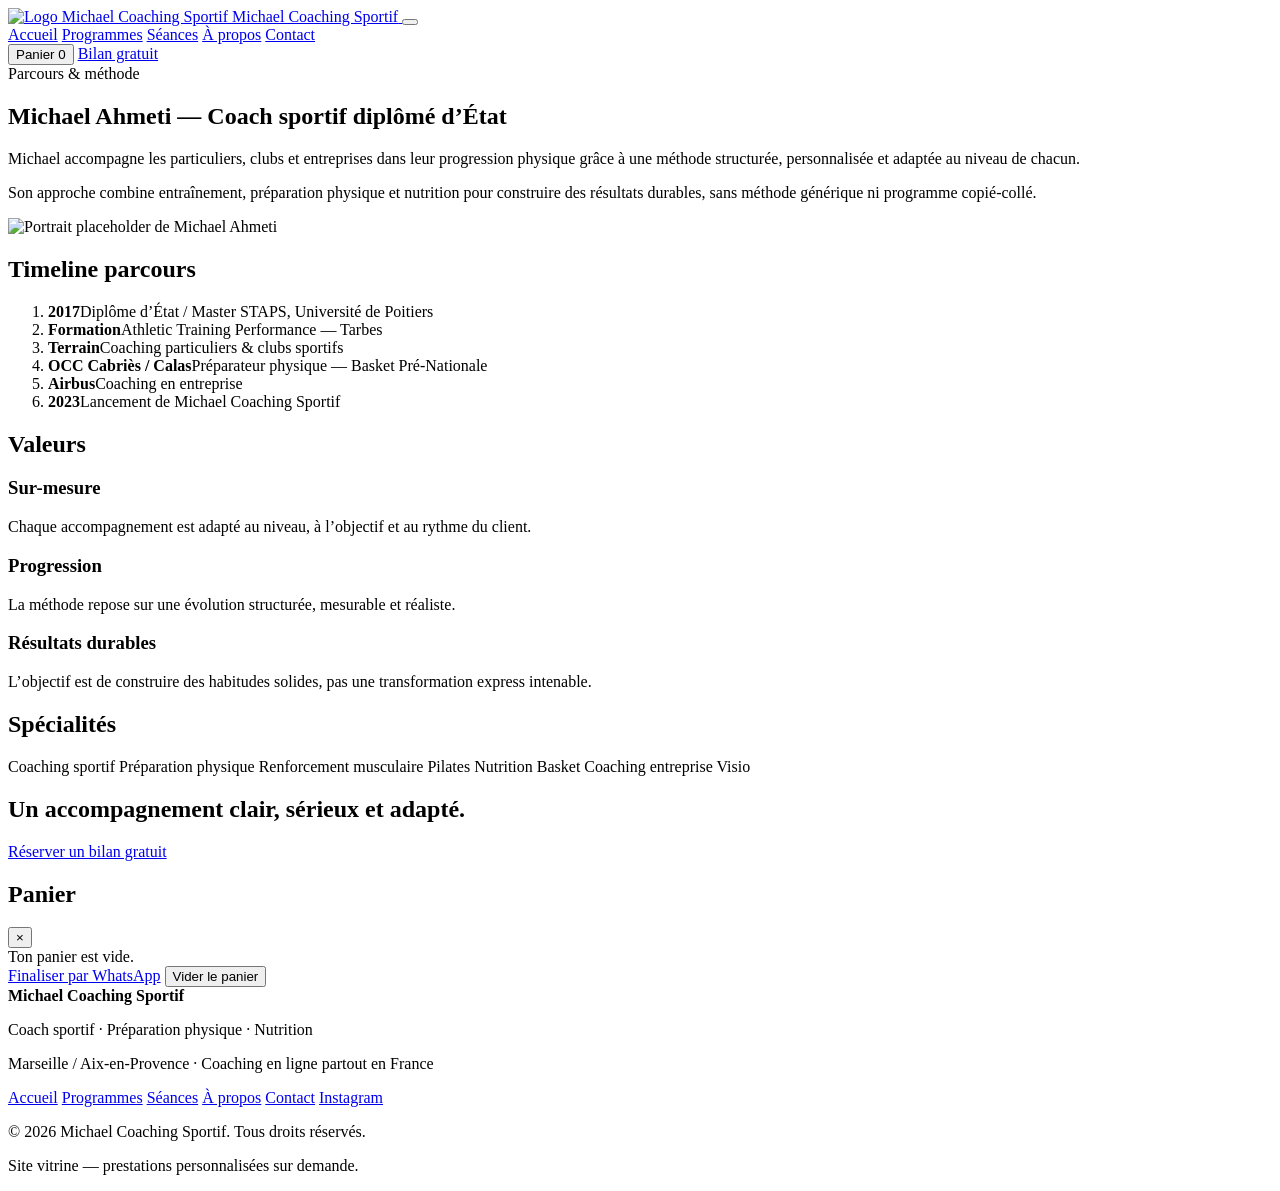
==== about.html @ f5c219a6 "Add files via upload" ====
<!DOCTYPE html>
<html lang="fr">
<head>
  <meta charset="UTF-8">
  <meta name="viewport" content="width=device-width, initial-scale=1.0">
  <title>À propos de Michael Ahmeti — Coach sportif diplômé d’État</title>
  <meta name="description" content="Découvrez le parcours de Michael Ahmeti, coach sportif diplômé d’État, préparateur physique et spécialiste nutrition à Marseille / Aix-en-Provence.">
  <meta property="og:title" content="À propos de Michael Ahmeti — Coach sportif diplômé d’État">
  <meta property="og:description" content="Découvrez le parcours de Michael Ahmeti, coach sportif diplômé d’État, préparateur physique et spécialiste nutrition à Marseille / Aix-en-Provence.">
  <meta property="og:type" content="website">
  <meta property="og:image" content="../assets/images/michael-placeholder.svg">
  <link rel="icon" href="../assets/logo.svg" type="image/svg+xml">
  <link rel="preconnect" href="https://fonts.googleapis.com">
  <link rel="preconnect" href="https://fonts.gstatic.com" crossorigin>
  <link href="https://fonts.googleapis.com/css2?family=Inter:wght@400;500;600;700;800;900&display=swap" rel="stylesheet">
  <link rel="stylesheet" href="../css/style.css">
  <link rel="stylesheet" href="../css/responsive.css">
</head>
<body>
  <header class="site-header">
    <div class="container header-inner">
      <a class="brand" href="../index.html" aria-label="Accueil Michael Coaching Sportif">
        <img src="../assets/logo.svg" alt="Logo Michael Coaching Sportif">
        <span>Michael Coaching Sportif</span>
      </a>
      <button class="menu-toggle" type="button" aria-label="Ouvrir le menu" aria-expanded="false" aria-controls="primary-nav">
        <span></span><span></span><span></span>
      </button>
      <nav id="primary-nav" class="primary-nav" aria-label="Navigation principale">
        <a href="../index.html">Accueil</a>
        <a href="programmes.html">Programmes</a>
        <a href="seances.html">Séances</a>
        <a href="about.html" class="is-active">À propos</a>
        <a href="contact.html">Contact</a>
      </nav>
      <div class="header-actions">
        <button class="cart-toggle" type="button" aria-label="Ouvrir le panier">Panier <span class="cart-count">0</span></button>
        <a class="btn btn-primary btn-small" href="contact.html#bilan">Bilan gratuit</a>
      </div>
    </div>
  </header>

  <main>
    <section class="about-hero section">
      <div class="container about-grid">
        <div class="fade-in">
          <span class="eyebrow">Parcours & méthode</span>
          <h1>Michael Ahmeti — Coach sportif diplômé d’État</h1>
          <p>Michael accompagne les particuliers, clubs et entreprises dans leur progression physique grâce à une méthode structurée, personnalisée et adaptée au niveau de chacun.</p>
          <p>Son approche combine entraînement, préparation physique et nutrition pour construire des résultats durables, sans méthode générique ni programme copié-collé.</p>
        </div>
        <img class="about-photo fade-in" src="../assets/images/michael-placeholder.svg" alt="Portrait placeholder de Michael Ahmeti">
      </div>
    </section>

    <section class="section section-alt">
      <div class="container">
        <div class="section-heading fade-in">
          <h2>Timeline parcours</h2>
        </div>
        <ol class="timeline fade-in">
          <li><strong>2017</strong><span>Diplôme d’État / Master STAPS, Université de Poitiers</span></li>
          <li><strong>Formation</strong><span>Athletic Training Performance — Tarbes</span></li>
          <li><strong>Terrain</strong><span>Coaching particuliers & clubs sportifs</span></li>
          <li><strong>OCC Cabriès / Calas</strong><span>Préparateur physique — Basket Pré-Nationale</span></li>
          <li><strong>Airbus</strong><span>Coaching en entreprise</span></li>
          <li><strong>2023</strong><span>Lancement de Michael Coaching Sportif</span></li>
        </ol>
      </div>
    </section>

    <section class="section">
      <div class="container">
        <div class="section-heading fade-in">
          <h2>Valeurs</h2>
        </div>
        <div class="cards-grid three">
          <article class="card fade-in">
            <h3>Sur-mesure</h3>
            <p>Chaque accompagnement est adapté au niveau, à l’objectif et au rythme du client.</p>
          </article>
          <article class="card fade-in">
            <h3>Progression</h3>
            <p>La méthode repose sur une évolution structurée, mesurable et réaliste.</p>
          </article>
          <article class="card fade-in">
            <h3>Résultats durables</h3>
            <p>L’objectif est de construire des habitudes solides, pas une transformation express intenable.</p>
          </article>
        </div>
      </div>
    </section>

    <section class="section section-alt">
      <div class="container">
        <div class="section-heading fade-in">
          <h2>Spécialités</h2>
        </div>
        <div class="tag-cloud fade-in">
          <span>Coaching sportif</span>
          <span>Préparation physique</span>
          <span>Renforcement musculaire</span>
          <span>Pilates</span>
          <span>Nutrition</span>
          <span>Basket</span>
          <span>Coaching entreprise</span>
          <span>Visio</span>
        </div>
      </div>
    </section>

    <section class="section cta-section">
      <div class="container cta-box fade-in">
        <h2>Un accompagnement clair, sérieux et adapté.</h2>
        <a class="btn btn-primary" href="contact.html#bilan">Réserver un bilan gratuit</a>
      </div>
    </section>
  </main>

  <aside class="cart-panel" aria-hidden="true" aria-labelledby="cart-title">
    <div class="cart-panel-inner">
      <div class="cart-head">
        <h2 id="cart-title">Panier</h2>
        <button class="cart-close" type="button" aria-label="Fermer le panier">×</button>
      </div>
      <div class="cart-items"></div>
      <div class="cart-empty">Ton panier est vide.</div>
      <div class="cart-actions">
        <a class="btn btn-primary whatsapp-checkout" href="https://wa.me/33625187472" target="_blank" rel="noopener">Finaliser par WhatsApp</a>
        <button class="btn btn-outline cart-clear" type="button">Vider le panier</button>
      </div>
    </div>
  </aside>
  <div class="cart-overlay" aria-hidden="true"></div>
  <div class="toast" role="status" aria-live="polite"></div>

  <footer class="site-footer">
    <div class="container footer-grid">
      <div>
        <strong>Michael Coaching Sportif</strong>
        <p>Coach sportif · Préparation physique · Nutrition</p>
        <p>Marseille / Aix-en-Provence · Coaching en ligne partout en France</p>
      </div>
      <nav aria-label="Navigation pied de page">
        <a href="../index.html">Accueil</a>
        <a href="programmes.html">Programmes</a>
        <a href="seances.html">Séances</a>
        <a href="about.html">À propos</a>
        <a href="contact.html">Contact</a>
        <a href="https://www.instagram.com/michael.coachingsportif/" target="_blank" rel="noopener">Instagram</a>
      </nav>
      <div class="footer-legal">
        <p>© 2026 Michael Coaching Sportif. Tous droits réservés.</p>
        <p>Site vitrine — prestations personnalisées sur demande.</p>
      </div>
    </div>
  </footer>

  <script src="../js/main.js"></script>
</body>
</html>
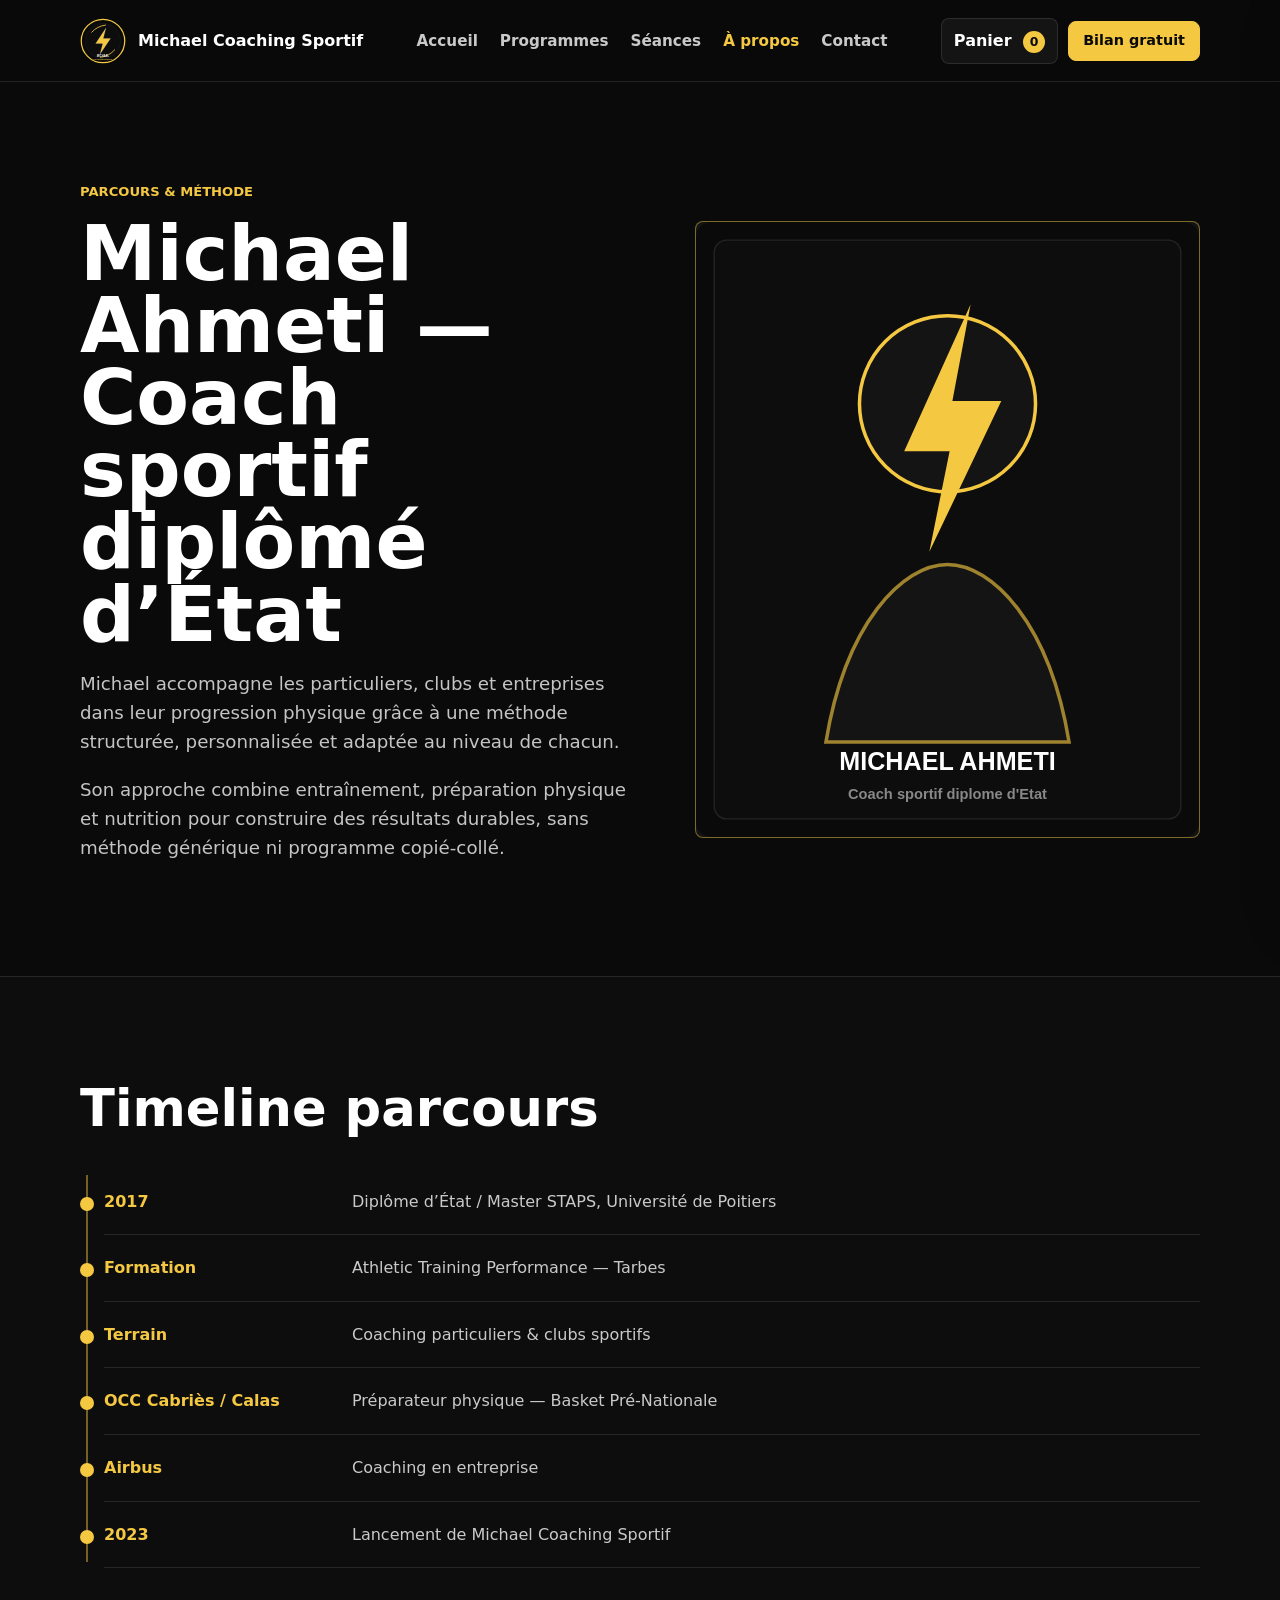
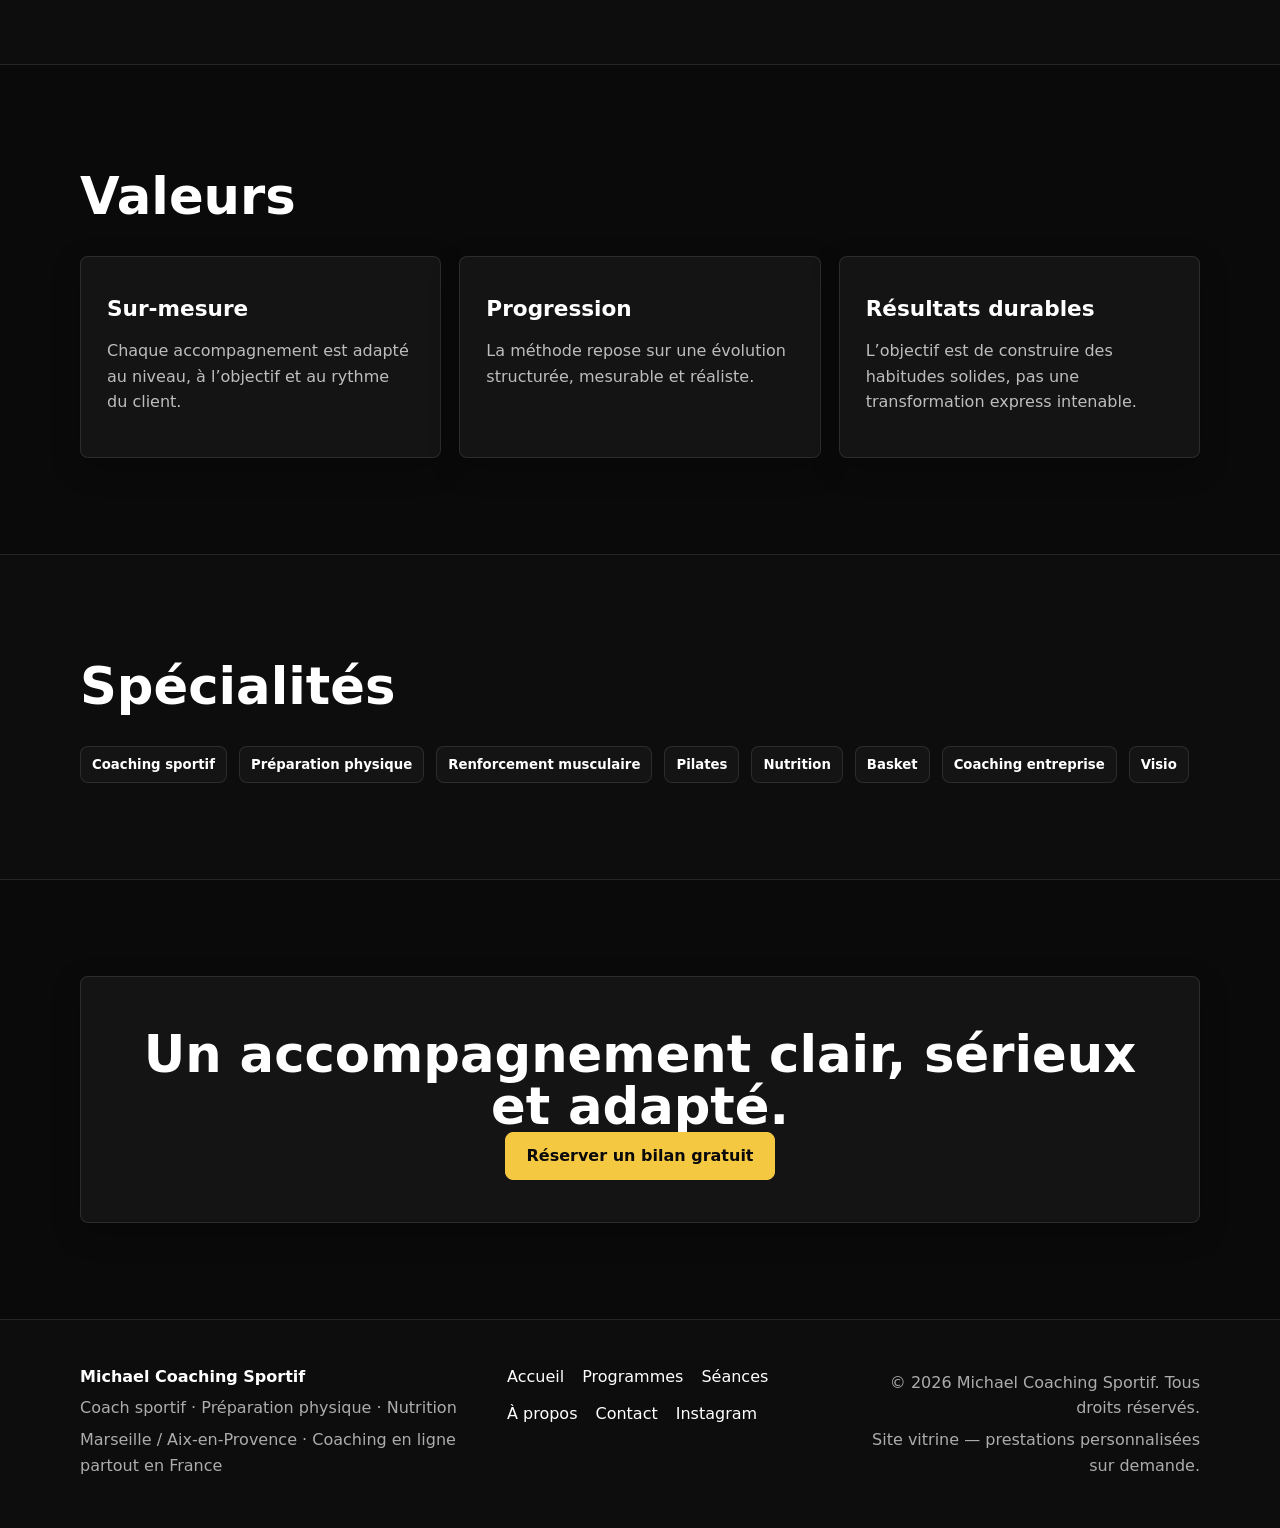
==== commit efcf45a7: "Add files via upload" ====
--- a/about.html
+++ b/about.html
@@ -8,26 +8,26 @@
   <meta property="og:title" content="À propos de Michael Ahmeti — Coach sportif diplômé d’État">
   <meta property="og:description" content="Découvrez le parcours de Michael Ahmeti, coach sportif diplômé d’État, préparateur physique et spécialiste nutrition à Marseille / Aix-en-Provence.">
   <meta property="og:type" content="website">
-  <meta property="og:image" content="../assets/images/michael-placeholder.svg">
-  <link rel="icon" href="../assets/logo.svg" type="image/svg+xml">
+  <meta property="og:image" content="michael-placeholder.svg">
+  <link rel="icon" href="logo.svg" type="image/svg+xml">
   <link rel="preconnect" href="https://fonts.googleapis.com">
   <link rel="preconnect" href="https://fonts.gstatic.com" crossorigin>
   <link href="https://fonts.googleapis.com/css2?family=Inter:wght@400;500;600;700;800;900&display=swap" rel="stylesheet">
-  <link rel="stylesheet" href="../css/style.css">
-  <link rel="stylesheet" href="../css/responsive.css">
+  <link rel="stylesheet" href="style.css">
+  <link rel="stylesheet" href="responsive.css">
 </head>
 <body>
   <header class="site-header">
     <div class="container header-inner">
-      <a class="brand" href="../index.html" aria-label="Accueil Michael Coaching Sportif">
-        <img src="../assets/logo.svg" alt="Logo Michael Coaching Sportif">
+      <a class="brand" href="index.html" aria-label="Accueil Michael Coaching Sportif">
+        <img src="logo.svg" alt="Logo Michael Coaching Sportif">
         <span>Michael Coaching Sportif</span>
       </a>
       <button class="menu-toggle" type="button" aria-label="Ouvrir le menu" aria-expanded="false" aria-controls="primary-nav">
         <span></span><span></span><span></span>
       </button>
       <nav id="primary-nav" class="primary-nav" aria-label="Navigation principale">
-        <a href="../index.html">Accueil</a>
+        <a href="index.html">Accueil</a>
         <a href="programmes.html">Programmes</a>
         <a href="seances.html">Séances</a>
         <a href="about.html" class="is-active">À propos</a>
@@ -49,7 +49,7 @@
           <p>Michael accompagne les particuliers, clubs et entreprises dans leur progression physique grâce à une méthode structurée, personnalisée et adaptée au niveau de chacun.</p>
           <p>Son approche combine entraînement, préparation physique et nutrition pour construire des résultats durables, sans méthode générique ni programme copié-collé.</p>
         </div>
-        <img class="about-photo fade-in" src="../assets/images/michael-placeholder.svg" alt="Portrait placeholder de Michael Ahmeti">
+        <img class="about-photo fade-in" src="michael-placeholder.svg" alt="Portrait placeholder de Michael Ahmeti">
       </div>
     </section>
 
@@ -142,7 +142,7 @@
         <p>Marseille / Aix-en-Provence · Coaching en ligne partout en France</p>
       </div>
       <nav aria-label="Navigation pied de page">
-        <a href="../index.html">Accueil</a>
+        <a href="index.html">Accueil</a>
         <a href="programmes.html">Programmes</a>
         <a href="seances.html">Séances</a>
         <a href="about.html">À propos</a>
@@ -156,6 +156,6 @@
     </div>
   </footer>
 
-  <script src="../js/main.js"></script>
+  <script src="main.js"></script>
 </body>
 </html>
--- a/style.css
+++ b/style.css
@@ -0,0 +1,916 @@
+:root {
+  --black: #0a0a0a;
+  --black-2: #0d0d0d;
+  --dark: #141414;
+  --gold: #f5c842;
+  --white: #ffffff;
+  --muted: #888888;
+  --border: rgba(255,255,255,0.10);
+  --whatsapp: #25D366;
+  --shadow: 0 18px 50px rgba(0,0,0,0.42);
+  --radius: 8px;
+  --header-height: 82px;
+}
+
+* {
+  box-sizing: border-box;
+}
+
+html {
+  scroll-behavior: smooth;
+}
+
+body {
+  margin: 0;
+  font-family: "Inter", system-ui, sans-serif;
+  background: var(--black);
+  color: var(--white);
+  font-size: 16px;
+  line-height: 1.6;
+  overflow-x: hidden;
+}
+
+img {
+  display: block;
+  max-width: 100%;
+}
+
+a {
+  color: inherit;
+  text-decoration: none;
+}
+
+button,
+input,
+select,
+textarea {
+  font: inherit;
+}
+
+button {
+  cursor: pointer;
+}
+
+:focus-visible {
+  outline: 3px solid rgba(245,200,66,0.75);
+  outline-offset: 3px;
+}
+
+.container {
+  width: min(1120px, calc(100% - 40px));
+  margin: 0 auto;
+}
+
+.narrow {
+  max-width: 820px;
+}
+
+.section {
+  padding: 96px 0;
+}
+
+.section-tight {
+  padding: 38px 0;
+}
+
+.section-alt {
+  background: var(--black-2);
+  border-top: 1px solid var(--border);
+  border-bottom: 1px solid var(--border);
+}
+
+.site-header {
+  position: fixed;
+  inset: 0 0 auto 0;
+  z-index: 80;
+  height: var(--header-height);
+  background: rgba(10,10,10,0.92);
+  border-bottom: 1px solid var(--border);
+  backdrop-filter: blur(14px);
+}
+
+.header-inner {
+  min-height: var(--header-height);
+  display: flex;
+  align-items: center;
+  justify-content: space-between;
+  gap: 22px;
+}
+
+.brand {
+  display: flex;
+  align-items: center;
+  gap: 12px;
+  font-weight: 900;
+  letter-spacing: 0;
+  white-space: nowrap;
+}
+
+.brand img {
+  width: 46px;
+  height: 46px;
+}
+
+.primary-nav {
+  display: flex;
+  align-items: center;
+  gap: 22px;
+  color: rgba(255,255,255,0.78);
+  font-size: 0.95rem;
+  font-weight: 700;
+}
+
+.primary-nav a {
+  transition: color .2s ease;
+}
+
+.primary-nav a:hover,
+.primary-nav a.is-active {
+  color: var(--gold);
+}
+
+.header-actions {
+  display: flex;
+  align-items: center;
+  gap: 10px;
+}
+
+.menu-toggle {
+  display: none;
+  width: 42px;
+  height: 42px;
+  border: 1px solid var(--border);
+  background: var(--dark);
+  border-radius: var(--radius);
+  padding: 9px;
+}
+
+.menu-toggle span {
+  display: block;
+  height: 2px;
+  margin: 5px 0;
+  background: var(--white);
+  transition: transform .2s ease, opacity .2s ease;
+}
+
+.menu-toggle.is-open span:nth-child(1) {
+  transform: translateY(7px) rotate(45deg);
+}
+
+.menu-toggle.is-open span:nth-child(2) {
+  opacity: 0;
+}
+
+.menu-toggle.is-open span:nth-child(3) {
+  transform: translateY(-7px) rotate(-45deg);
+}
+
+.btn {
+  display: inline-flex;
+  align-items: center;
+  justify-content: center;
+  min-height: 48px;
+  padding: 13px 20px;
+  border-radius: var(--radius);
+  border: 1px solid transparent;
+  font-weight: 850;
+  line-height: 1.1;
+  text-align: center;
+  transition: transform .2s ease, background .2s ease, border-color .2s ease, color .2s ease;
+}
+
+.btn:hover {
+  transform: translateY(-2px);
+}
+
+.btn-primary {
+  background: var(--gold);
+  color: var(--black);
+  border-color: var(--gold);
+}
+
+.btn-outline {
+  background: transparent;
+  color: var(--white);
+  border-color: var(--border);
+}
+
+.btn-outline:hover {
+  border-color: var(--gold);
+  color: var(--gold);
+}
+
+.btn-whatsapp {
+  background: var(--whatsapp);
+  border-color: var(--whatsapp);
+  color: var(--black);
+}
+
+.btn-small {
+  min-height: 40px;
+  padding: 10px 14px;
+  font-size: .9rem;
+}
+
+.btn-large {
+  width: 100%;
+  min-height: 58px;
+  font-size: 1.06rem;
+}
+
+.cart-toggle {
+  min-height: 40px;
+  padding: 9px 12px;
+  border: 1px solid var(--border);
+  border-radius: var(--radius);
+  background: var(--dark);
+  color: var(--white);
+  font-weight: 800;
+}
+
+.cart-count {
+  display: inline-flex;
+  align-items: center;
+  justify-content: center;
+  min-width: 22px;
+  height: 22px;
+  margin-left: 6px;
+  border-radius: 999px;
+  background: var(--gold);
+  color: var(--black);
+  font-size: .78rem;
+}
+
+main {
+  padding-top: var(--header-height);
+}
+
+.hero {
+  min-height: calc(100vh - var(--header-height));
+  display: flex;
+  align-items: center;
+}
+
+.hero-grid,
+.about-grid,
+.contact-grid {
+  display: grid;
+  grid-template-columns: 1.05fr .95fr;
+  align-items: center;
+  gap: 56px;
+}
+
+.hero h1,
+.page-hero h1,
+.about-hero h1 {
+  margin: 14px 0 18px;
+  font-size: clamp(2.6rem, 6vw, 5.7rem);
+  line-height: .94;
+  letter-spacing: 0;
+}
+
+.hero p,
+.page-hero p,
+.about-hero p {
+  max-width: 680px;
+  color: rgba(255,255,255,0.76);
+  font-size: 1.14rem;
+}
+
+.eyebrow {
+  display: inline-flex;
+  color: var(--gold);
+  font-weight: 900;
+  text-transform: uppercase;
+  letter-spacing: 0;
+  font-size: .82rem;
+}
+
+.hero-actions,
+.cta-actions {
+  display: flex;
+  flex-wrap: wrap;
+  gap: 14px;
+  margin-top: 30px;
+}
+
+.hero-visual {
+  position: relative;
+  padding: 14px;
+  border: 1px solid rgba(245,200,66,0.55);
+  border-radius: var(--radius);
+  background: var(--black-2);
+  box-shadow: var(--shadow);
+}
+
+.hero-visual img,
+.about-photo {
+  border-radius: var(--radius);
+}
+
+.visual-badges {
+  position: absolute;
+  left: 30px;
+  right: 30px;
+  bottom: 30px;
+  display: flex;
+  flex-wrap: wrap;
+  gap: 10px;
+}
+
+.visual-badges span,
+.badge,
+.tag-cloud span,
+.pillars span {
+  display: inline-flex;
+  align-items: center;
+  width: fit-content;
+  min-height: 32px;
+  padding: 7px 11px;
+  border: 1px solid var(--border);
+  border-radius: var(--radius);
+  background: rgba(10,10,10,.84);
+  color: var(--white);
+  font-size: .83rem;
+  font-weight: 800;
+}
+
+.badge {
+  color: var(--gold);
+}
+
+.badge-gold {
+  background: var(--gold);
+  color: var(--black);
+  border-color: var(--gold);
+}
+
+.stats-grid {
+  display: grid;
+  grid-template-columns: repeat(4, 1fr);
+  gap: 14px;
+}
+
+.stat,
+.card,
+.product-card,
+.service-card,
+.contact-form,
+.contact-card,
+.cta-box {
+  background: var(--dark);
+  border: 1px solid var(--border);
+  border-radius: var(--radius);
+  box-shadow: 0 10px 30px rgba(0,0,0,0.24);
+}
+
+.stat {
+  padding: 22px;
+}
+
+.stat strong {
+  display: block;
+  color: var(--gold);
+  font-size: 1.65rem;
+  line-height: 1.1;
+}
+
+.stat span {
+  color: rgba(255,255,255,0.72);
+  font-weight: 650;
+}
+
+.section-heading {
+  max-width: 760px;
+  margin-bottom: 34px;
+}
+
+.section-heading h2,
+.cta-box h2 {
+  margin: 10px 0 0;
+  font-size: clamp(2rem, 4vw, 3.3rem);
+  line-height: 1;
+  letter-spacing: 0;
+}
+
+.cards-grid,
+.products-grid {
+  display: grid;
+  gap: 18px;
+}
+
+.cards-grid.three,
+.products-grid {
+  grid-template-columns: repeat(3, 1fr);
+}
+
+.cards-grid.two {
+  grid-template-columns: repeat(2, 1fr);
+}
+
+.card,
+.product-card {
+  padding: 26px;
+  transition: transform .2s ease, border-color .2s ease, box-shadow .2s ease;
+}
+
+.card:hover,
+.product-card:hover,
+.service-card:hover {
+  transform: translateY(-4px);
+  border-color: rgba(245,200,66,.48);
+  box-shadow: var(--shadow);
+}
+
+.card h3,
+.product-card h2,
+.product-card h3,
+.service-card h3 {
+  margin: 14px 0 10px;
+  font-size: 1.35rem;
+  line-height: 1.15;
+}
+
+.card p,
+.product-card p,
+.service-card p,
+.cta-box p,
+.contact-card dd {
+  color: rgba(255,255,255,0.72);
+}
+
+.product-card {
+  display: flex;
+  flex-direction: column;
+  gap: 14px;
+}
+
+.product-card.compact {
+  min-height: 260px;
+}
+
+.product-card.featured,
+.star-offer {
+  border-color: rgba(245,200,66,.78);
+}
+
+.price {
+  margin: 0;
+  color: var(--gold);
+  font-size: 2.25rem;
+  font-weight: 950;
+  line-height: 1;
+}
+
+.subprice {
+  margin: -6px 0 0;
+  color: rgba(255,255,255,0.68);
+  font-weight: 700;
+}
+
+.check-list {
+  margin: 0;
+  padding: 0;
+  list-style: none;
+  color: rgba(255,255,255,0.76);
+}
+
+.check-list li {
+  position: relative;
+  padding-left: 22px;
+  margin: 9px 0;
+}
+
+.check-list li::before {
+  content: "";
+  position: absolute;
+  left: 0;
+  top: .7em;
+  width: 8px;
+  height: 8px;
+  border-radius: 999px;
+  background: var(--gold);
+}
+
+.reference-list {
+  display: grid;
+  grid-template-columns: repeat(3, 1fr);
+  border: 1px solid var(--border);
+  border-radius: var(--radius);
+  overflow: hidden;
+}
+
+.reference-list div {
+  padding: 26px;
+  background: var(--dark);
+  border-right: 1px solid var(--border);
+}
+
+.reference-list div:last-child {
+  border-right: 0;
+}
+
+.reference-list strong,
+.reference-list span {
+  display: block;
+}
+
+.reference-list span {
+  color: rgba(255,255,255,0.68);
+}
+
+.cta-box {
+  padding: 42px;
+  text-align: center;
+}
+
+.cta-box p {
+  max-width: 660px;
+  margin: 16px auto 0;
+}
+
+.cta-actions {
+  justify-content: center;
+}
+
+.page-hero {
+  text-align: center;
+}
+
+.page-hero .container {
+  margin-inline: auto;
+}
+
+.filters {
+  display: flex;
+  flex-wrap: wrap;
+  gap: 10px;
+  margin-bottom: 28px;
+}
+
+.filter-btn {
+  min-height: 44px;
+  padding: 10px 15px;
+  border: 1px solid var(--border);
+  border-radius: var(--radius);
+  background: var(--dark);
+  color: var(--white);
+  font-weight: 850;
+}
+
+.filter-btn.is-active,
+.filter-btn:hover {
+  background: var(--gold);
+  border-color: var(--gold);
+  color: var(--black);
+}
+
+.star-offer {
+  grid-column: 1 / -1;
+  display: grid;
+  grid-template-columns: 1fr 1fr;
+  gap: 28px;
+  background: var(--black);
+}
+
+.star-offer .btn {
+  grid-column: 1 / -1;
+}
+
+.pillars {
+  display: grid;
+  grid-template-columns: repeat(3, 1fr);
+  gap: 10px;
+  align-content: start;
+}
+
+.pillars span {
+  width: 100%;
+  justify-content: center;
+  background: var(--black-2);
+}
+
+.offer-list {
+  display: grid;
+  gap: 16px;
+}
+
+.service-card {
+  display: grid;
+  grid-template-columns: 1fr auto auto;
+  align-items: center;
+  gap: 24px;
+  padding: 24px;
+  transition: transform .2s ease, border-color .2s ease, box-shadow .2s ease;
+}
+
+.about-photo {
+  border: 1px solid rgba(245,200,66,.48);
+  background: var(--dark);
+}
+
+.timeline {
+  position: relative;
+  margin: 0;
+  padding: 0 0 0 24px;
+  list-style: none;
+}
+
+.timeline::before {
+  content: "";
+  position: absolute;
+  left: 6px;
+  top: 6px;
+  bottom: 6px;
+  width: 2px;
+  background: rgba(245,200,66,.45);
+}
+
+.timeline li {
+  position: relative;
+  display: grid;
+  grid-template-columns: 230px 1fr;
+  gap: 18px;
+  padding: 20px 0;
+  border-bottom: 1px solid var(--border);
+}
+
+.timeline li::before {
+  content: "";
+  position: absolute;
+  left: -24px;
+  top: 28px;
+  width: 14px;
+  height: 14px;
+  border-radius: 999px;
+  background: var(--gold);
+}
+
+.timeline strong {
+  color: var(--gold);
+}
+
+.timeline span {
+  color: rgba(255,255,255,.78);
+}
+
+.tag-cloud {
+  display: flex;
+  flex-wrap: wrap;
+  gap: 12px;
+}
+
+.tag-cloud span {
+  background: var(--dark);
+}
+
+.contact-grid {
+  align-items: start;
+}
+
+.contact-form,
+.contact-card {
+  padding: 28px;
+}
+
+.form-row {
+  display: grid;
+  gap: 8px;
+  margin-bottom: 18px;
+}
+
+.form-row label {
+  font-weight: 850;
+}
+
+.form-row input,
+.form-row select,
+.form-row textarea {
+  width: 100%;
+  border: 1px solid var(--border);
+  border-radius: var(--radius);
+  background: var(--black-2);
+  color: var(--white);
+  padding: 13px 14px;
+}
+
+.form-row textarea {
+  resize: vertical;
+}
+
+.form-confirmation {
+  min-height: 28px;
+  color: var(--gold);
+  font-weight: 750;
+}
+
+.contact-card h2 {
+  margin-top: 0;
+}
+
+.contact-card dl {
+  display: grid;
+  gap: 18px;
+  margin: 0 0 28px;
+}
+
+.contact-card dt {
+  color: var(--gold);
+  font-weight: 900;
+}
+
+.contact-card dd {
+  margin: 4px 0 0;
+  overflow-wrap: anywhere;
+}
+
+.contact-card a:not(.btn) {
+  color: var(--white);
+}
+
+.cart-panel {
+  position: fixed;
+  inset: 0 0 0 auto;
+  z-index: 120;
+  width: min(420px, 100%);
+  transform: translateX(105%);
+  transition: transform .25s ease;
+}
+
+.cart-panel.is-open {
+  transform: translateX(0);
+}
+
+.cart-panel-inner {
+  min-height: 100%;
+  padding: 24px;
+  background: var(--black-2);
+  border-left: 1px solid var(--border);
+  box-shadow: var(--shadow);
+}
+
+.cart-head {
+  display: flex;
+  align-items: center;
+  justify-content: space-between;
+  gap: 14px;
+  margin-bottom: 20px;
+}
+
+.cart-head h2 {
+  margin: 0;
+}
+
+.cart-close {
+  width: 42px;
+  height: 42px;
+  border: 1px solid var(--border);
+  border-radius: var(--radius);
+  background: var(--dark);
+  color: var(--white);
+  font-size: 1.8rem;
+  line-height: 1;
+}
+
+.cart-items {
+  display: grid;
+  gap: 12px;
+}
+
+.cart-item {
+  display: grid;
+  grid-template-columns: 1fr auto;
+  gap: 10px;
+  padding: 14px;
+  border: 1px solid var(--border);
+  border-radius: var(--radius);
+  background: var(--dark);
+}
+
+.cart-item strong,
+.cart-item span {
+  display: block;
+}
+
+.cart-item span {
+  color: var(--gold);
+  font-weight: 850;
+}
+
+.cart-item button {
+  width: 34px;
+  height: 34px;
+  border: 1px solid var(--border);
+  border-radius: var(--radius);
+  background: var(--black);
+  color: var(--white);
+}
+
+.cart-empty {
+  margin: 24px 0;
+  color: var(--muted);
+}
+
+.cart-actions {
+  display: grid;
+  gap: 12px;
+  margin-top: 24px;
+}
+
+.cart-overlay {
+  position: fixed;
+  inset: 0;
+  z-index: 110;
+  background: rgba(0,0,0,.58);
+  opacity: 0;
+  pointer-events: none;
+  transition: opacity .25s ease;
+}
+
+.cart-overlay.is-open {
+  opacity: 1;
+  pointer-events: auto;
+}
+
+.toast {
+  position: fixed;
+  left: 50%;
+  bottom: 26px;
+  z-index: 140;
+  width: min(460px, calc(100% - 32px));
+  transform: translate(-50%, 18px);
+  opacity: 0;
+  padding: 14px 18px;
+  border: 1px solid rgba(245,200,66,.54);
+  border-radius: var(--radius);
+  background: var(--dark);
+  color: var(--white);
+  font-weight: 800;
+  text-align: center;
+  transition: opacity .2s ease, transform .2s ease;
+  pointer-events: none;
+}
+
+.toast.is-visible {
+  opacity: 1;
+  transform: translate(-50%, 0);
+}
+
+.site-footer {
+  padding: 44px 0;
+  background: var(--black-2);
+  border-top: 1px solid var(--border);
+}
+
+.footer-grid {
+  display: grid;
+  grid-template-columns: 1.2fr 1fr 1fr;
+  gap: 28px;
+  align-items: start;
+}
+
+.site-footer p {
+  margin: 6px 0;
+  color: rgba(255,255,255,.66);
+}
+
+.site-footer nav {
+  display: flex;
+  flex-wrap: wrap;
+  gap: 12px 18px;
+}
+
+.site-footer a:hover {
+  color: var(--gold);
+}
+
+.footer-legal {
+  text-align: right;
+}
+
+.fade-in {
+  opacity: 0;
+  transform: translateY(18px);
+  transition: opacity .55s ease, transform .55s ease;
+}
+
+.fade-in.is-visible {
+  opacity: 1;
+  transform: translateY(0);
+}
+
+@media (prefers-reduced-motion: reduce) {
+  *,
+  *::before,
+  *::after {
+    scroll-behavior: auto !important;
+    transition-duration: .01ms !important;
+    animation-duration: .01ms !important;
+    animation-iteration-count: 1 !important;
+  }
+
+  .fade-in {
+    opacity: 1;
+    transform: none;
+  }
+}
--- a/responsive.css
+++ b/responsive.css
@@ -0,0 +1,272 @@
+@media (max-width: 1120px) {
+  .brand span {
+    max-width: 160px;
+    white-space: normal;
+    line-height: 1.1;
+  }
+
+  .primary-nav {
+    gap: 14px;
+  }
+
+  .hero-grid,
+  .about-grid,
+  .contact-grid {
+    gap: 34px;
+  }
+}
+
+@media (max-width: 1024px) {
+  :root {
+    --header-height: 76px;
+  }
+
+  .container {
+    width: min(940px, calc(100% - 32px));
+  }
+
+  .menu-toggle {
+    display: block;
+  }
+
+  .primary-nav {
+    position: fixed;
+    top: var(--header-height);
+    left: 16px;
+    right: 16px;
+    display: grid;
+    gap: 0;
+    padding: 10px;
+    border: 1px solid var(--border);
+    border-radius: 8px;
+    background: #0d0d0d;
+    box-shadow: 0 18px 50px rgba(0,0,0,.42);
+    transform: translateY(-18px);
+    opacity: 0;
+    pointer-events: none;
+    transition: opacity .2s ease, transform .2s ease;
+  }
+
+  .primary-nav.is-open {
+    transform: translateY(0);
+    opacity: 1;
+    pointer-events: auto;
+  }
+
+  .primary-nav a {
+    min-height: 46px;
+    display: flex;
+    align-items: center;
+    padding: 10px 12px;
+    border-radius: 8px;
+  }
+
+  .primary-nav a:hover,
+  .primary-nav a.is-active {
+    background: #141414;
+  }
+
+  .hero {
+    min-height: auto;
+  }
+
+  .hero-grid,
+  .about-grid,
+  .contact-grid {
+    grid-template-columns: 1fr;
+  }
+
+  .hero-visual,
+  .about-photo {
+    max-width: 620px;
+    margin-inline: auto;
+  }
+
+  .stats-grid,
+  .cards-grid.three,
+  .products-grid {
+    grid-template-columns: repeat(2, 1fr);
+  }
+
+  .reference-list {
+    grid-template-columns: 1fr;
+  }
+
+  .reference-list div {
+    border-right: 0;
+    border-bottom: 1px solid var(--border);
+  }
+
+  .reference-list div:last-child {
+    border-bottom: 0;
+  }
+
+  .footer-grid {
+    grid-template-columns: 1fr 1fr;
+  }
+
+  .footer-legal {
+    text-align: left;
+  }
+}
+
+@media (max-width: 767px) {
+  body {
+    font-size: 16px;
+  }
+
+  .container {
+    width: calc(100% - 28px);
+  }
+
+  .section {
+    padding: 64px 0;
+  }
+
+  .section-tight {
+    padding: 24px 0;
+  }
+
+  .brand img {
+    width: 40px;
+    height: 40px;
+  }
+
+  .brand span {
+    max-width: 128px;
+    font-size: .9rem;
+  }
+
+  .header-inner {
+    gap: 8px;
+  }
+
+  .cart-toggle {
+    padding: 8px 9px;
+    font-size: .86rem;
+  }
+
+  .btn-small {
+    min-height: 38px;
+    padding: 9px 10px;
+    font-size: .82rem;
+  }
+
+  .hero h1,
+  .page-hero h1,
+  .about-hero h1 {
+    font-size: clamp(2.25rem, 12vw, 3.5rem);
+  }
+
+  .hero p,
+  .page-hero p,
+  .about-hero p {
+    font-size: 1rem;
+  }
+
+  .hero-actions,
+  .cta-actions {
+    display: grid;
+  }
+
+  .btn {
+    width: 100%;
+  }
+
+  .visual-badges {
+    position: static;
+    margin-top: 12px;
+  }
+
+  .visual-badges span {
+    width: 100%;
+  }
+
+  .stats-grid,
+  .cards-grid.three,
+  .cards-grid.two,
+  .products-grid,
+  .pillars {
+    grid-template-columns: 1fr;
+  }
+
+  .stat,
+  .card,
+  .product-card,
+  .service-card,
+  .contact-form,
+  .contact-card,
+  .cta-box {
+    padding: 20px;
+  }
+
+  .price {
+    font-size: 2rem;
+  }
+
+  .star-offer {
+    grid-template-columns: 1fr;
+  }
+
+  .star-offer .btn {
+    grid-column: auto;
+  }
+
+  .service-card {
+    grid-template-columns: 1fr;
+    gap: 14px;
+  }
+
+  .filters {
+    display: grid;
+    grid-template-columns: 1fr;
+  }
+
+  .filter-btn {
+    width: 100%;
+  }
+
+  .timeline {
+    padding-left: 20px;
+  }
+
+  .timeline li {
+    grid-template-columns: 1fr;
+    gap: 4px;
+  }
+
+  .timeline li::before {
+    left: -21px;
+  }
+
+  .tag-cloud span {
+    width: 100%;
+  }
+
+  .cart-panel-inner {
+    padding: 18px;
+  }
+
+  .footer-grid {
+    grid-template-columns: 1fr;
+  }
+
+  .site-footer nav {
+    display: grid;
+    gap: 10px;
+  }
+}
+
+@media (max-width: 390px) {
+  .brand span {
+    display: none;
+  }
+
+  .header-actions {
+    gap: 6px;
+  }
+
+  .menu-toggle {
+    width: 40px;
+  }
+}
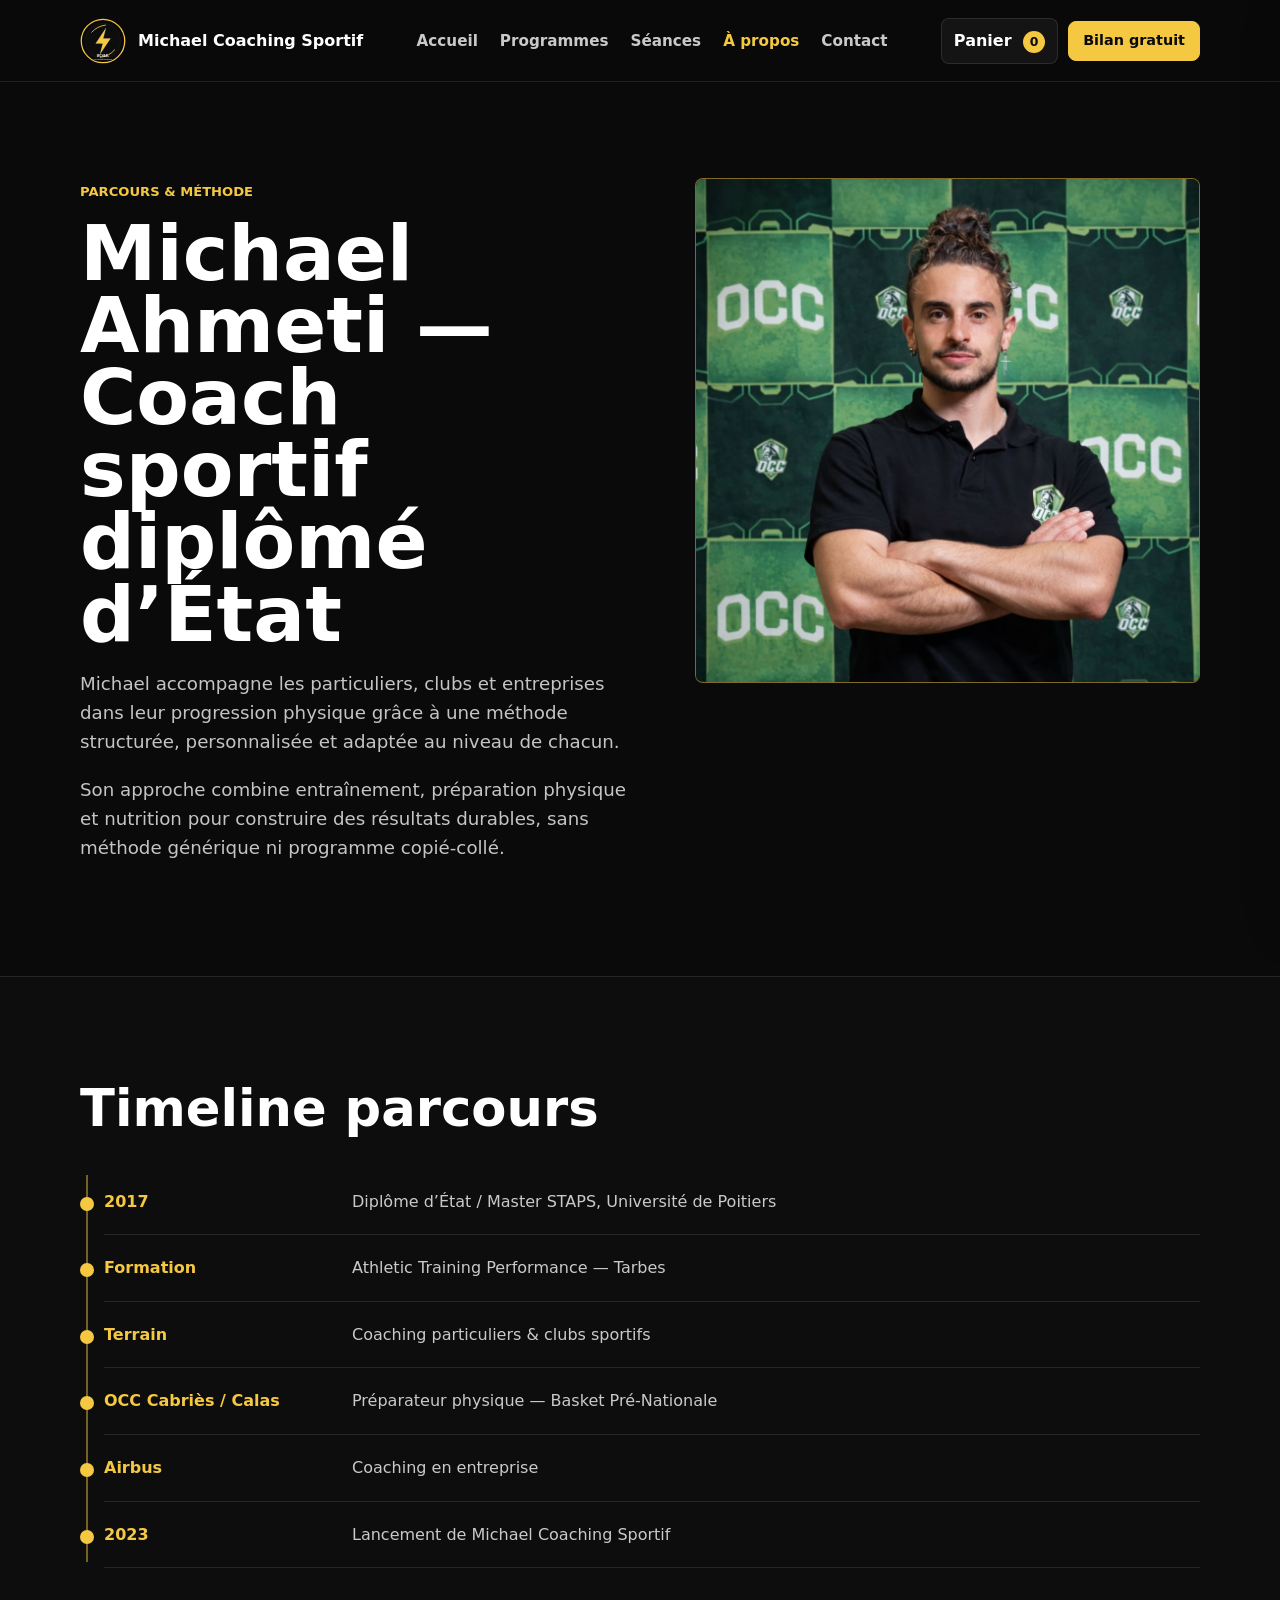
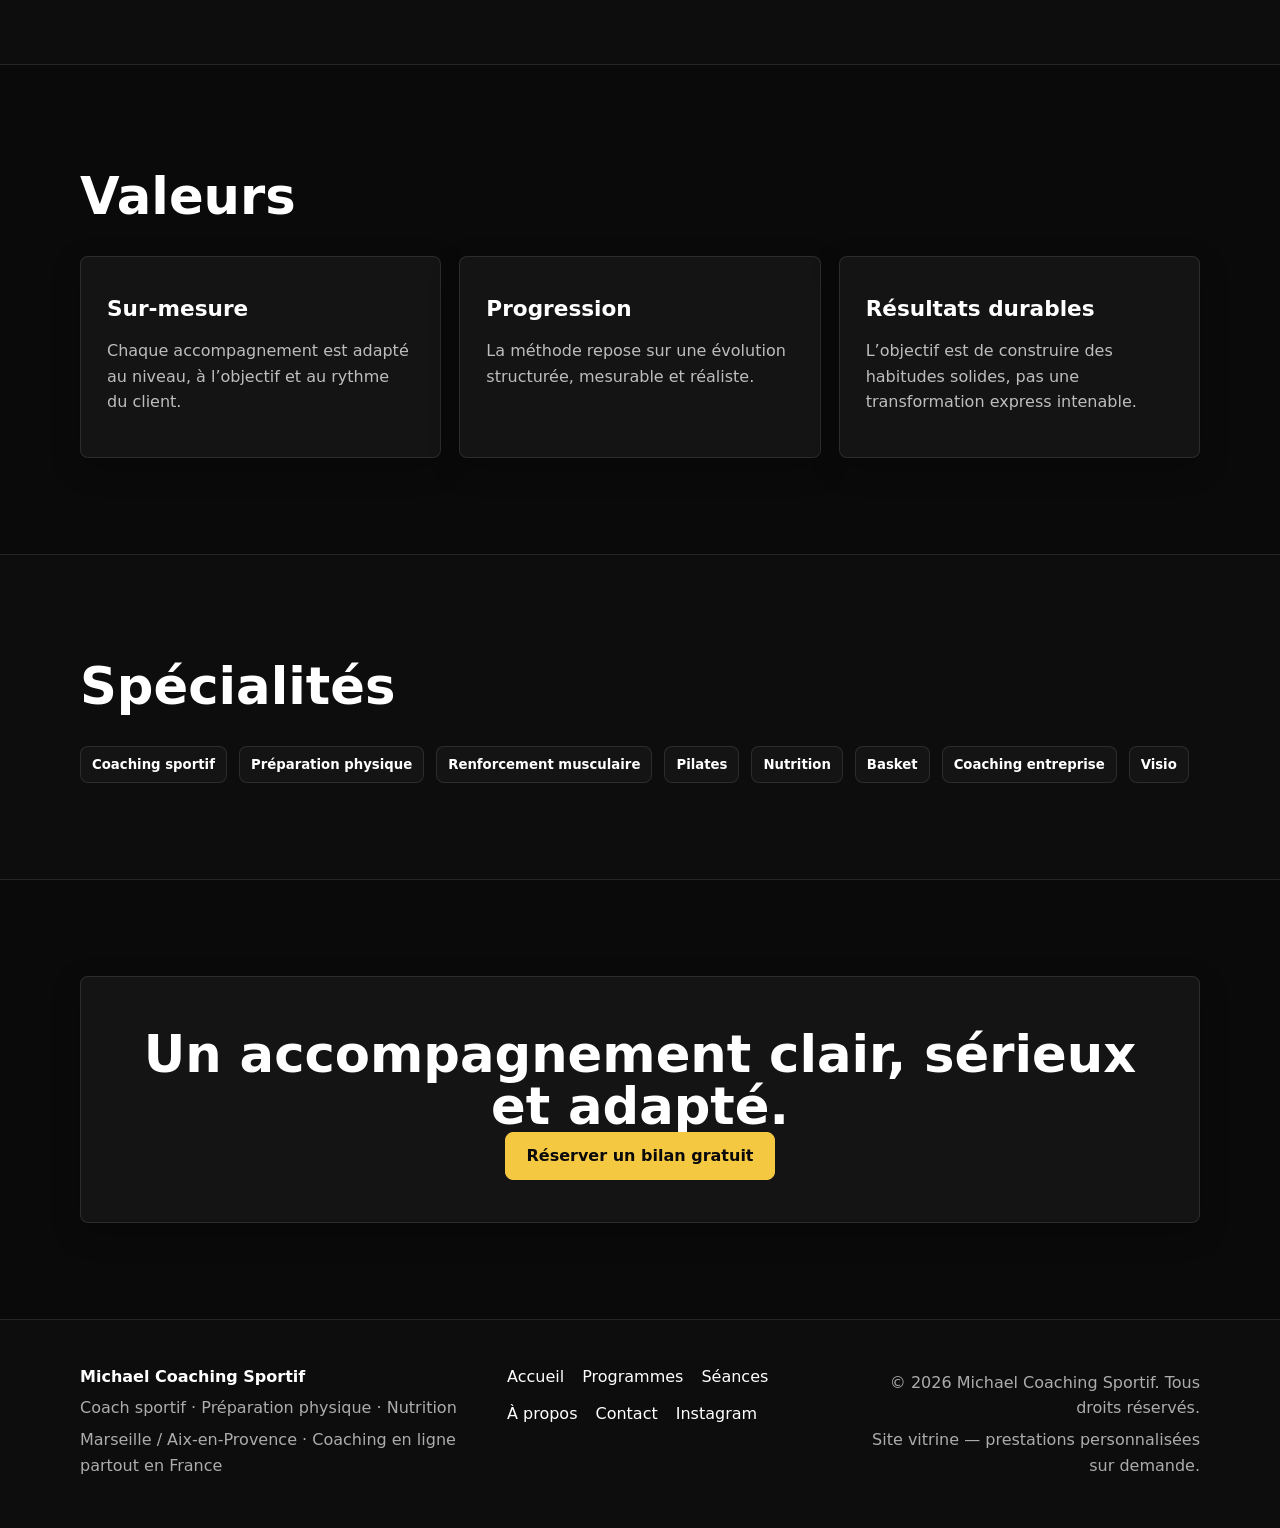
==== commit a4c29f33: "Add files via upload" ====
--- a/about.html
+++ b/about.html
@@ -8,7 +8,7 @@
   <meta property="og:title" content="À propos de Michael Ahmeti — Coach sportif diplômé d’État">
   <meta property="og:description" content="Découvrez le parcours de Michael Ahmeti, coach sportif diplômé d’État, préparateur physique et spécialiste nutrition à Marseille / Aix-en-Provence.">
   <meta property="og:type" content="website">
-  <meta property="og:image" content="michael-placeholder.svg">
+  <meta property="og:image" content="michael-about-photo.png">
   <link rel="icon" href="logo.svg" type="image/svg+xml">
   <link rel="preconnect" href="https://fonts.googleapis.com">
   <link rel="preconnect" href="https://fonts.gstatic.com" crossorigin>
@@ -49,7 +49,7 @@
           <p>Michael accompagne les particuliers, clubs et entreprises dans leur progression physique grâce à une méthode structurée, personnalisée et adaptée au niveau de chacun.</p>
           <p>Son approche combine entraînement, préparation physique et nutrition pour construire des résultats durables, sans méthode générique ni programme copié-collé.</p>
         </div>
-        <img class="about-photo fade-in" src="michael-placeholder.svg" alt="Portrait placeholder de Michael Ahmeti">
+        <img class="about-photo fade-in" src="michael-about-photo.png" alt="Portrait de Michael Ahmeti devant le visuel OCC">
       </div>
     </section>
 
--- a/style.css
+++ b/style.css
@@ -246,9 +246,11 @@
 }
 
 .hero {
-  min-height: calc(100vh - var(--header-height));
-  display: flex;
-  align-items: center;
+  min-height: auto;
+  display: flex;
+  align-items: flex-start;
+  padding-top: 40px;
+  padding-bottom: 72px;
 }
 
 .hero-grid,
@@ -256,8 +258,13 @@
 .contact-grid {
   display: grid;
   grid-template-columns: 1.05fr .95fr;
-  align-items: center;
+  align-items: start;
   gap: 56px;
+}
+
+.hero-content {
+  align-self: start;
+  margin-top: 0;
 }
 
 .hero h1,
@@ -308,11 +315,41 @@
   border-radius: var(--radius);
 }
 
+.hero-embed {
+  display: flex;
+  flex-direction: column;
+  gap: 14px;
+}
+
+.instagram-embed-wrap {
+  display: flex;
+  justify-content: center;
+  min-height: 640px;
+  padding: 16px;
+  border-radius: var(--radius);
+  background: #050505;
+}
+
+.instagram-embed-wrap .instagram-media {
+  width: 100% !important;
+  max-width: 540px !important;
+  min-width: 280px !important;
+  margin: 0 auto !important;
+  border-radius: var(--radius) !important;
+}
+
+.hero-visual-footer {
+  display: flex;
+  flex-direction: column;
+  gap: 14px;
+}
+
+.instagram-cta {
+  width: 100%;
+}
+
 .visual-badges {
-  position: absolute;
-  left: 30px;
-  right: 30px;
-  bottom: 30px;
+  position: static;
   display: flex;
   flex-wrap: wrap;
   gap: 10px;
@@ -339,6 +376,16 @@
   color: var(--gold);
 }
 
+.badge-link {
+  transition: background .2s ease, border-color .2s ease, color .2s ease, transform .2s ease;
+}
+
+.badge-link:hover {
+  background: rgba(245,200,66,.14);
+  border-color: rgba(245,200,66,.48);
+  transform: translateY(-1px);
+}
+
 .badge-gold {
   background: var(--gold);
   color: var(--black);
@@ -443,6 +490,10 @@
   display: flex;
   flex-direction: column;
   gap: 14px;
+}
+
+.product-card.is-hidden {
+  display: none !important;
 }
 
 .product-card.compact {
--- a/responsive.css
+++ b/responsive.css
@@ -68,6 +68,12 @@
 
   .hero {
     min-height: auto;
+    padding-top: 24px;
+    padding-bottom: 56px;
+  }
+
+  .hero-content {
+    margin-top: 0;
   }
 
   .hero-grid,
@@ -123,6 +129,15 @@
     padding: 64px 0;
   }
 
+  .hero {
+    padding-top: 18px;
+    padding-bottom: 42px;
+  }
+
+  .hero-content {
+    margin-top: 0;
+  }
+
   .section-tight {
     padding: 24px 0;
   }
@@ -174,12 +189,19 @@
   }
 
   .visual-badges {
-    position: static;
-    margin-top: 12px;
+    margin-top: 0;
+  }
+
+  .instagram-embed-wrap {
+    min-height: 560px;
   }
 
   .visual-badges span {
     width: 100%;
+  }
+
+  .instagram-embed-wrap {
+    min-height: 440px;
   }
 
   .stats-grid,
